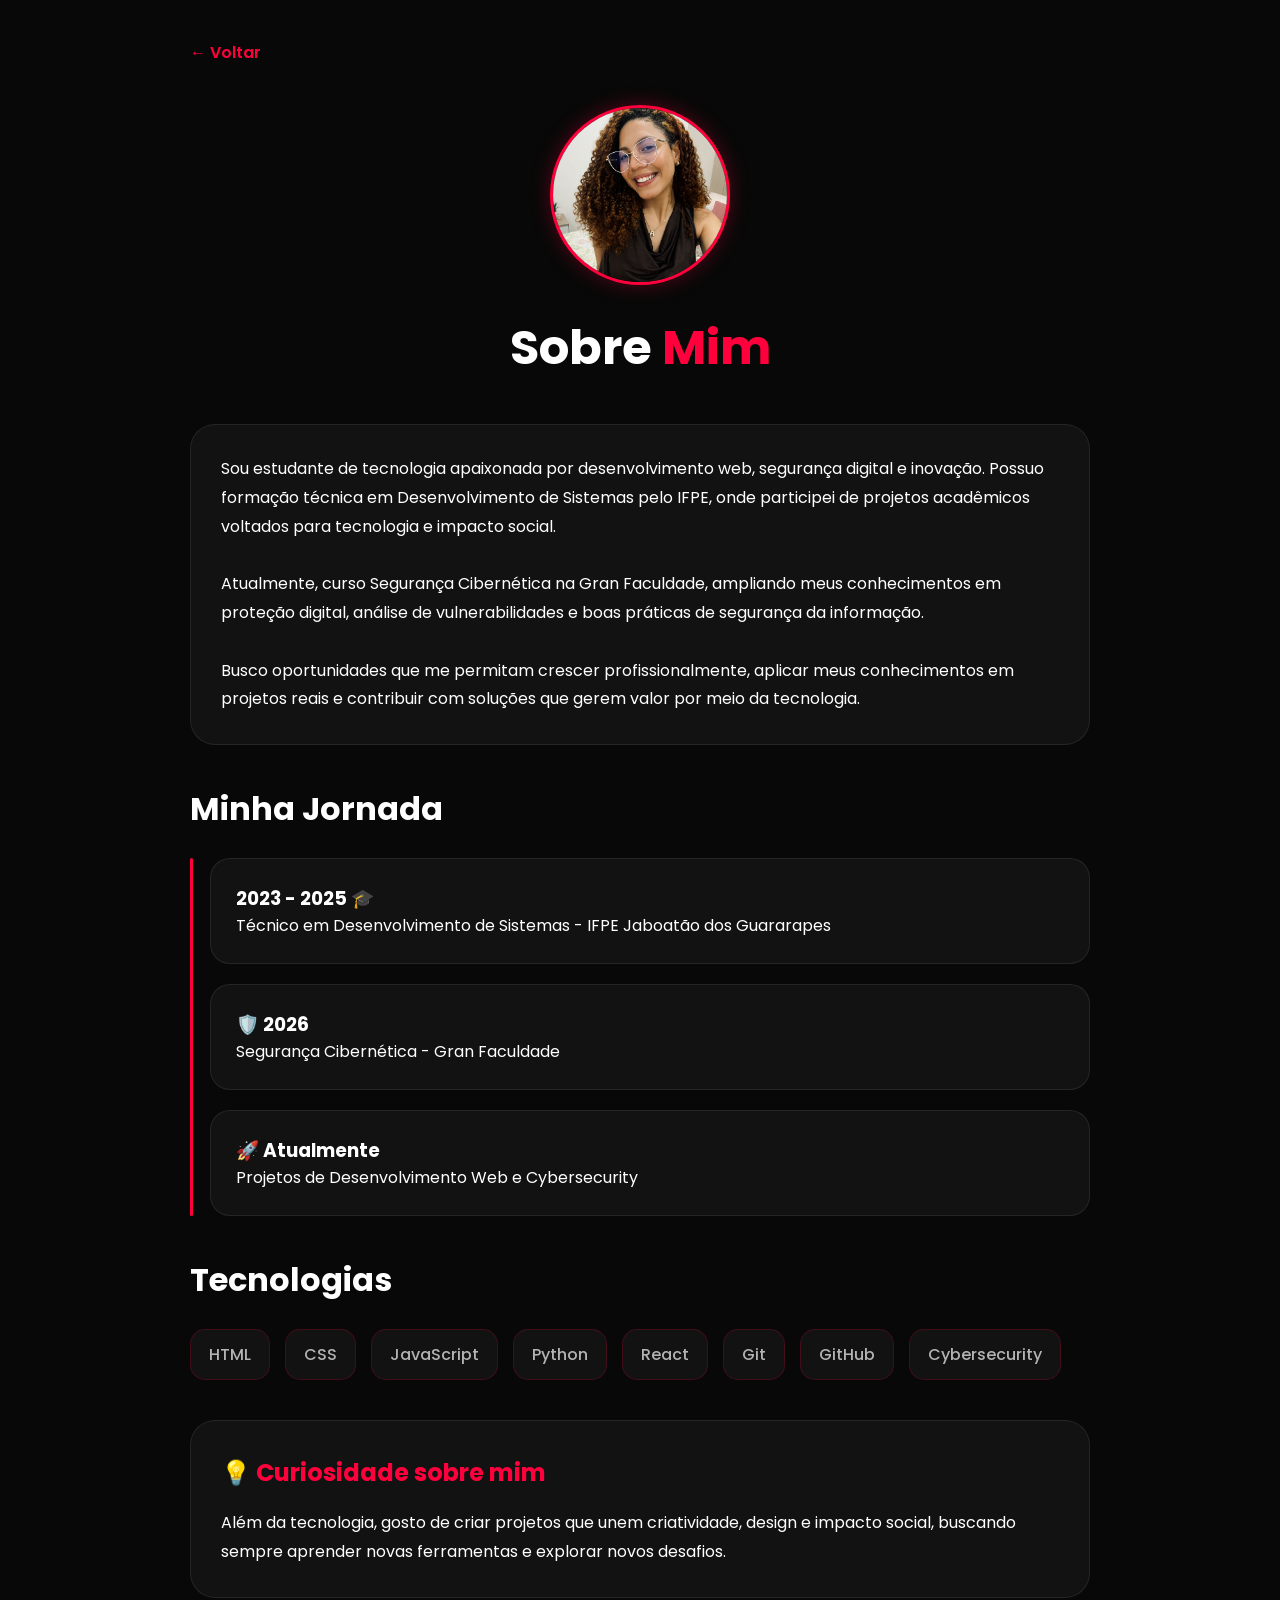
==== pages/about.html @ eeebc3c0 "Add files via upload" ====
<!DOCTYPE html>
<html lang="pt-BR">

<head>

    <meta charset="UTF-8">
    <meta name="viewport" content="width=device-width, initial-scale=1.0">

    <title>Sobre Mim | Alice Maria</title>

    <link rel="shortcut icon" href="../assets/images/favicon.png">

    <link rel="stylesheet" href="../css/variables.css">
    <link rel="stylesheet" href="../css/pages.css">

    <link rel="preconnect" href="https://fonts.googleapis.com">

    <link href="https://fonts.googleapis.com/css2?family=Poppins:wght@300;400;500;600;700&display=swap" rel="stylesheet">

</head>

<body>

    <div class="page-container">

        <a href="../index.html" class="back-btn">
            ← Voltar
        </a>

        <section class="about-header">

            <img
                src="../assets/images/alice.png"
                alt="Alice Maria"
                class="about-photo"
            >

            <h1>
                Sobre <span>Mim</span>
            </h1>

        </section>

        <section class="card">

            <p>
                Sou estudante de tecnologia apaixonada por desenvolvimento web,
                segurança digital e inovação.

                Possuo formação técnica em Desenvolvimento de Sistemas pelo IFPE,
                onde participei de projetos acadêmicos voltados para tecnologia
                e impacto social.
            </p>

            <br>

            <p>
                Atualmente, curso Segurança Cibernética na Gran Faculdade,
                ampliando meus conhecimentos em proteção digital,
                análise de vulnerabilidades e boas práticas de segurança da informação.
            </p>

            <br>

            <p>
                Busco oportunidades que me permitam crescer profissionalmente,
                aplicar meus conhecimentos em projetos reais e contribuir com
                soluções que gerem valor por meio da tecnologia.
            </p>

        </section>

        <section>

            <h2 class="section-title">
                Minha Jornada
            </h2>

            <div class="timeline">

                <div class="timeline-card">
                    <h3>2023 - 2025 🎓</h3>
                    <p>Técnico em Desenvolvimento de Sistemas - IFPE Jaboatão dos Guararapes</p>
                </div>

                <div class="timeline-card">
                    <h3>🛡️ 2026</h3>
                    <p>Segurança Cibernética - Gran Faculdade</p>
                </div>

                <div class="timeline-card">
                    <h3>🚀 Atualmente</h3>
                    <p>Projetos de Desenvolvimento Web e Cybersecurity</p>
                </div>

            </div>

        </section>

        <section>

            <h2 class="section-title">
                Tecnologias
            </h2>

            <div class="tech-grid">

                <span>HTML</span>
                <span>CSS</span>
                <span>JavaScript</span>
                <span>Python</span>
                <span>React</span>
                <span>Git</span>
                <span>GitHub</span>
                <span>Cybersecurity</span>

            </div>

        </section>

        <section class="card curiosity">

            <h2>
                💡 Curiosidade sobre mim
            </h2>

            <p>
                Além da tecnologia, gosto de criar projetos que unem criatividade,
                design e impacto social, buscando sempre aprender novas ferramentas
                e explorar novos desafios.
            </p>

        </section>


    </div>

</body>

</html>
---- css/variables.css ----
:root{

--bg:#080808;

--card:#121212;

--card-hover:#1a1a1a;

--red:#ff003c;

--red-light:#ff4d6d;

--text:#ffffff;

--gray:#b3b3b3;

}
---- css/pages.css ----
*{
margin:0;
padding:0;
box-sizing:border-box;
}

body{

background:var(--bg);

font-family:'Poppins',sans-serif;

color:var(--text);

padding:40px 20px;

}

.page-container{

max-width:900px;

margin:auto;

}

.back-btn{

display:inline-block;

margin-bottom:40px;

text-decoration:none;

color:var(--red);

font-weight:600;

}

.about-header{

text-align:center;

margin-bottom:40px;

}

.about-photo{

width:180px;
height:180px;

object-fit:cover;

border-radius:50%;

border:3px solid var(--red);

box-shadow:
0 0 20px rgba(255,0,60,.3);

margin-bottom:20px;

}

.about-header h1{

font-size:3rem;

}

.about-header span{

color:var(--red);

}

.card{

background:var(--card);

padding:30px;

border-radius:25px;

border:1px solid rgba(255,255,255,.08);

line-height:1.8;

margin-bottom:40px;

}

.section-title{

font-size:2rem;

margin-bottom:25px;

}

.timeline{

display:flex;

flex-direction:column;

gap:20px;

margin-bottom:40px;

position: relative;

padding-left: 20px;

}

.timeline::before{

content:"";

position:absolute;

left:0;

top:0;

width:3px;

height:100%;

background:var(--red);

border-radius:10px;

}

.timeline-card{

background:var(--card);

padding:25px;

border-radius:20px;

border:1px solid rgba(255,255,255,.08);

transition: all .3s ease;

}

.timeline-card:hover{

transform:translateY(-5px);

border-color:var(--red);

box-shadow:
0 0 20px rgba(255,0,60,.15);

}


.tech-grid{

display:flex;

flex-wrap:wrap;

gap:15px;

margin-bottom:40px;

}

.tech-grid span{

background:var(--card);

padding:12px 18px;

border-radius:15px;

border:1px solid rgba(255,0,60,.2);

color:var(--gray);

font-weight:500;

cursor:pointer;

transition:all .3s ease;

}

.curiosity h2{

margin-bottom:15px;

color:var(--red);

}

.tech-grid span:hover{

background:var(--red);

color:white;

transform:translateY(-5px) scale(1.08);

box-shadow:
0 0 15px rgba(255,0,60,.4),
0 0 30px rgba(255,0,60,.2);

}

.tech-grid span:active{

background:var(--red);

color:white;

transform:scale(.95);

}

.about-photo{

transition:all .4s ease;

}

.about-photo:hover{

transform:scale(1.05);

box-shadow:
0 0 25px rgba(255,0,60,.5),
0 0 50px rgba(255,0,60,.2);

}

/* ===================== */
/* PROJETOS */
/* ===================== */

.title{

text-align:center;

font-size:3rem;

margin-bottom:10px;

}

.subtitle{

text-align:center;

color:var(--gray);

margin-bottom:50px;

}

.projects-grid{

display:grid;

grid-template-columns:
repeat(auto-fit,minmax(350px,1fr));

gap:30px;

}

.project-card{

background:var(--card);

border-radius:25px;

overflow:hidden;

border:1px solid rgba(255,255,255,.08);

transition:.3s;

}

.project-card:hover{

transform:translateY(-8px);

border-color:var(--red);

box-shadow:
0 0 25px rgba(255,0,60,.2);

}

.project-card img{

width:100%;

height:220px;

object-fit:cover;

transition:.4s;

}

.project-card:hover img{

transform:scale(1.05);

}

.project-content{

padding:25px;

}

.project-content h3{

font-size:1.5rem;

margin-bottom:10px;

}

.project-content p{

color:var(--gray);

line-height:1.7;

margin-bottom:20px;

}

.techs{

display:flex;

flex-wrap:wrap;

gap:10px;

margin-bottom:20px;

}

.techs span{

background:rgba(255,0,60,.1);

color:var(--red);

padding:8px 14px;

border-radius:12px;

font-size:.9rem;

}

.btn{

display:inline-block;

padding:12px 18px;

background:var(--red);

color:white;

text-decoration:none;

border-radius:12px;

font-weight:600;

transition:.3s;

}

.btn:hover{

transform:translateY(-3px);

box-shadow:
0 0 20px rgba(255,0,60,.4);

}

/* CARROSSEL */

.carousel{

position:relative;

height:220px;

overflow:hidden;

}

.carousel-img{

position:absolute;

width:100%;
height:100%;

object-fit:cover;

opacity:0;

transition:opacity .8s ease;

}

.carousel-img.active{

opacity:1;

}

.project-buttons{

display:flex;

gap:12px;

margin-top:20px;

}

.secondary-btn{

background:transparent;

border:1px solid var(--red);

color:var(--red);

}

.secondary-btn:hover{

background:var(--red);

color:white;

}

.title i{

color:var(--red);

margin-right:12px;

text-shadow:
0 0 10px rgba(255,0,60,.5),
0 0 20px rgba(255,0,60,.3);

}

.title i{

color:var(--red);

margin-right:12px;

animation: glow 2s infinite alternate;

}

@keyframes glow{

from{

text-shadow:
0 0 5px rgba(255,0,60,.3);

}

to{

text-shadow:
0 0 15px rgba(255,0,60,.8),
0 0 30px rgba(255,0,60,.4);

}

}

/* ===================== */
/* SKILLS */
/* ===================== */

.skills-section{

margin-top:40px;

margin-bottom:50px;

}

.skill{

margin-bottom:25px;

}

.skill-info{

display:flex;

justify-content:space-between;

margin-bottom:10px;

font-weight:600;

}

.progress-bar{

height:12px;

background:rgba(255,255,255,.08);

border-radius:20px;

overflow:hidden;

}

.progress{

height:100%;

background:linear-gradient(
90deg,
#ff003c,
#ff4d6d
);

border-radius:20px;

}

.interest-grid{

display:grid;

grid-template-columns:
repeat(auto-fit,minmax(250px,1fr));

gap:20px;

margin-top:30px;

}

.interest-card{

background:var(--card);

padding:25px;

border-radius:20px;

border:1px solid rgba(255,255,255,.08);

text-align:center;

transition:.3s;

}

.interest-card:hover{

transform:translateY(-5px);

border-color:var(--red);

box-shadow:
0 0 20px rgba(255,0,60,.15);

}

.interest-card{

background:var(--card);

padding:30px;

border-radius:20px;

border:1px solid rgba(255,255,255,.08);

display:flex;

flex-direction:column;

align-items:center;

gap:15px;

text-align:center;

transition:.3s;

}

.interest-card i{

font-size:2rem;

color:var(--red);

transition:.3s;

}

.interest-card span{

font-weight:500;

}

.interest-card:hover{

transform:translateY(-5px);

border-color:var(--red);

box-shadow:
0 0 20px rgba(255,0,60,.15);

}

.interest-card:hover i{

transform:scale(1.2);

text-shadow:
0 0 15px rgba(255,0,60,.6);

}

.alice-scanner{

margin-top:80px;

text-align:center;

}

.scanner-text{

margin-bottom:20px;

color:var(--gray);

font-size:1.1rem;

}

#scanButton{

width:90px;
height:90px;

border:none;

border-radius:50%;

background:var(--red);

cursor:pointer;

font-size:2rem;

color:white;

transition:.4s;

animation:pulse 2s infinite;

}

#scanButton i{

transition:.4s;

}

#scanButton:hover{

transform:scale(1.1);

box-shadow:
0 0 20px rgba(255,0,60,.6),
0 0 50px rgba(255,0,60,.3);

}

@keyframes pulse{

0%{

transform:scale(1);

}

50%{

transform:scale(1.08);

}

100%{

transform:scale(1);

}

}

.scanner-hidden{

display:none;

}

.scanner-active{

display:block;

margin-top:40px;

padding:35px;

background:var(--card);

border-radius:25px;

border:1px solid rgba(255,0,60,.2);

animation:scannerAppear .8s ease;

}

@keyframes scannerAppear{

from{

opacity:0;

transform:translateY(30px);

}

to{

opacity:1;

transform:translateY(0);

}

}

.robot-icon{

font-size:4rem;

color:var(--red);

margin-bottom:20px;

}

.analysis{

margin-top:25px;

display:flex;

flex-direction:column;

gap:15px;

font-size:1.2rem;

}

.analysis span{

color:var(--red);

font-weight:700;

}

.robot-message{

margin-top:30px;

padding:20px;

border-radius:15px;

background:rgba(255,0,60,.08);

display:flex;

align-items:center;

justify-content:center;

gap:12px;

}

.robot-message i{

color:var(--red);

font-size:1.5rem;

}

.scanner-arrow{

font-size:1.8rem;

color:var(--red);

margin-bottom:20px;

animation:bounce 1.5s infinite;

}

@keyframes bounce{

0%,100%{

transform:translateY(0);

}

50%{

transform:translateY(10px);

}

}

/* CERTIFICADOS */

.certificates-grid{

display:grid;

grid-template-columns:
repeat(auto-fit,minmax(280px,1fr));

gap:25px;

margin-top:40px;

}

.certificate-card{

background:var(--card);

padding:20px;

border-radius:25px;

border:1px solid rgba(255,255,255,.08);

transition:.3s;

text-align:center;

}

.certificate-card:hover{

transform:translateY(-8px);

border-color:var(--red);

box-shadow:
0 0 20px rgba(255,0,60,.15);

}

.certificate-image{

width:100%;

height:180px;

object-fit:cover;

border-radius:15px;

margin-bottom:15px;

}

.view-btn{

margin-top:15px;

padding:12px 20px;

border:none;

border-radius:12px;

background:var(--red);

color:white;

cursor:pointer;

font-weight:600;

transition:.3s;

}

.view-btn:hover{

transform:scale(1.05);

}

.modal{

display:none;

position:fixed;

top:0;
left:0;

width:100%;
height:100%;

background:rgba(0,0,0,.9);

z-index:9999;

justify-content:center;

align-items:center;

}

.modal img{

max-width:90%;

max-height:90%;

border-radius:15px;

}

.close-modal{

position:absolute;

top:30px;

right:40px;

font-size:3rem;

color:white;

cursor:pointer;

}

.certificate-buttons{

display:flex;

gap:10px;

justify-content:center;

margin-top:15px;

}

.more-btn{

margin-top:15px;

padding:12px 20px;

border:none;

border-radius:12px;

background:transparent;

border:1px solid var(--red);

color:var(--red);

cursor:pointer;

font-weight:600;

transition:.3s;

}

.more-btn:hover{

background:var(--red);

color:white;

}

.certificate-info{

max-height:0;

overflow:hidden;

transition:.4s ease;

margin-top:0;

text-align:left;

color:var(--gray);

line-height:1.7;

}

.certificate-info.active{

max-height:300px;

margin-top:20px;

}

.contact-page {
    max-width: 800px;
    margin: auto;
    padding: 30px;

    border: 1px solid rgba(255, 60, 100, 0.15);
    border-radius: 35px;

    background: #050505;

    position: relative;
    overflow: hidden;
}

.contact-page::before {
    content: "";
    position: absolute;
    inset: 0;

    background:
        radial-gradient(
            circle at top,
            rgba(255, 0, 76, 0.05),
            transparent 60%
        );

    pointer-events: none;
}

.contact-header {
    text-align: center;
    margin-top: 20px;
}

.contact-header h1 {
    font-size: 3rem;
    font-weight: 700;
    margin-bottom: 10px;
}

.contact-header span {
    color: #ff3d67;
}

.contact-header p {
    color: #bdbdbd;
    font-size: 1rem;
    line-height: 1.7;

    max-width: 600px;
    margin: auto;
}

.contact-section {
    margin-top: 50px;
    text-align: center;
}

.title-line {
    width: 60px;
    height: 3px;

    margin: 15px auto 30px;

    border-radius: 10px;
    background: #ff3d67;
}

.contact-list {
    display: flex;
    flex-direction: column;
    gap: 15px;
}

.contact-card {
    display: flex;
    align-items: center;

    padding: 18px 22px;

    border-radius: 20px;

    border: 1px solid rgba(255, 61, 103, .25);

    background: rgba(255, 255, 255, .02);

    text-decoration: none;

    transition: .3s ease;
}

.contact-card:hover {
    transform: translateY(-4px);

    border-color: #ff3d67;

    box-shadow:
        0 0 20px rgba(255, 61, 103, .12);
}

.contact-icon {
    width: 60px;
    height: 60px;

    display: flex;
    align-items: center;
    justify-content: center;

    border-radius: 15px;

    border: 1px solid rgba(255, 61, 103, .3);

    flex-shrink: 0;
}

.contact-icon i {
    font-size: 1.6rem;
    color: #ff3d67;
}

.contact-info {
    flex: 1;

    text-align: left;
    margin-left: 18px;
}

.contact-info h3 {
    font-size: 1.2rem;
    color: white;

    margin-bottom: 3px;
}

.contact-info p {
    color: #bdbdbd;
    font-size: .9rem;
}

.arrow {
    font-size: 1.5rem;
    color: #ff3d67;
}

.quote-box {
    margin-top: 40px;

    border: 1px solid rgba(255, 61, 103, .25);

    border-radius: 20px;

    padding: 20px;

    display: flex;
    justify-content: space-between;
    align-items: center;

    color: #d7d7d7;

    font-size: 1rem;
}

.quote-left,
.quote-right {
    font-size: 2rem;
    color: #ff3d67;
}

.contact-footer {
    margin-top: 40px;
    padding-top: 20px;

    text-align: center;

    border-top: 1px solid rgba(255,255,255,.05);

    color: #9d9d9d;

    font-size: .9rem;
}
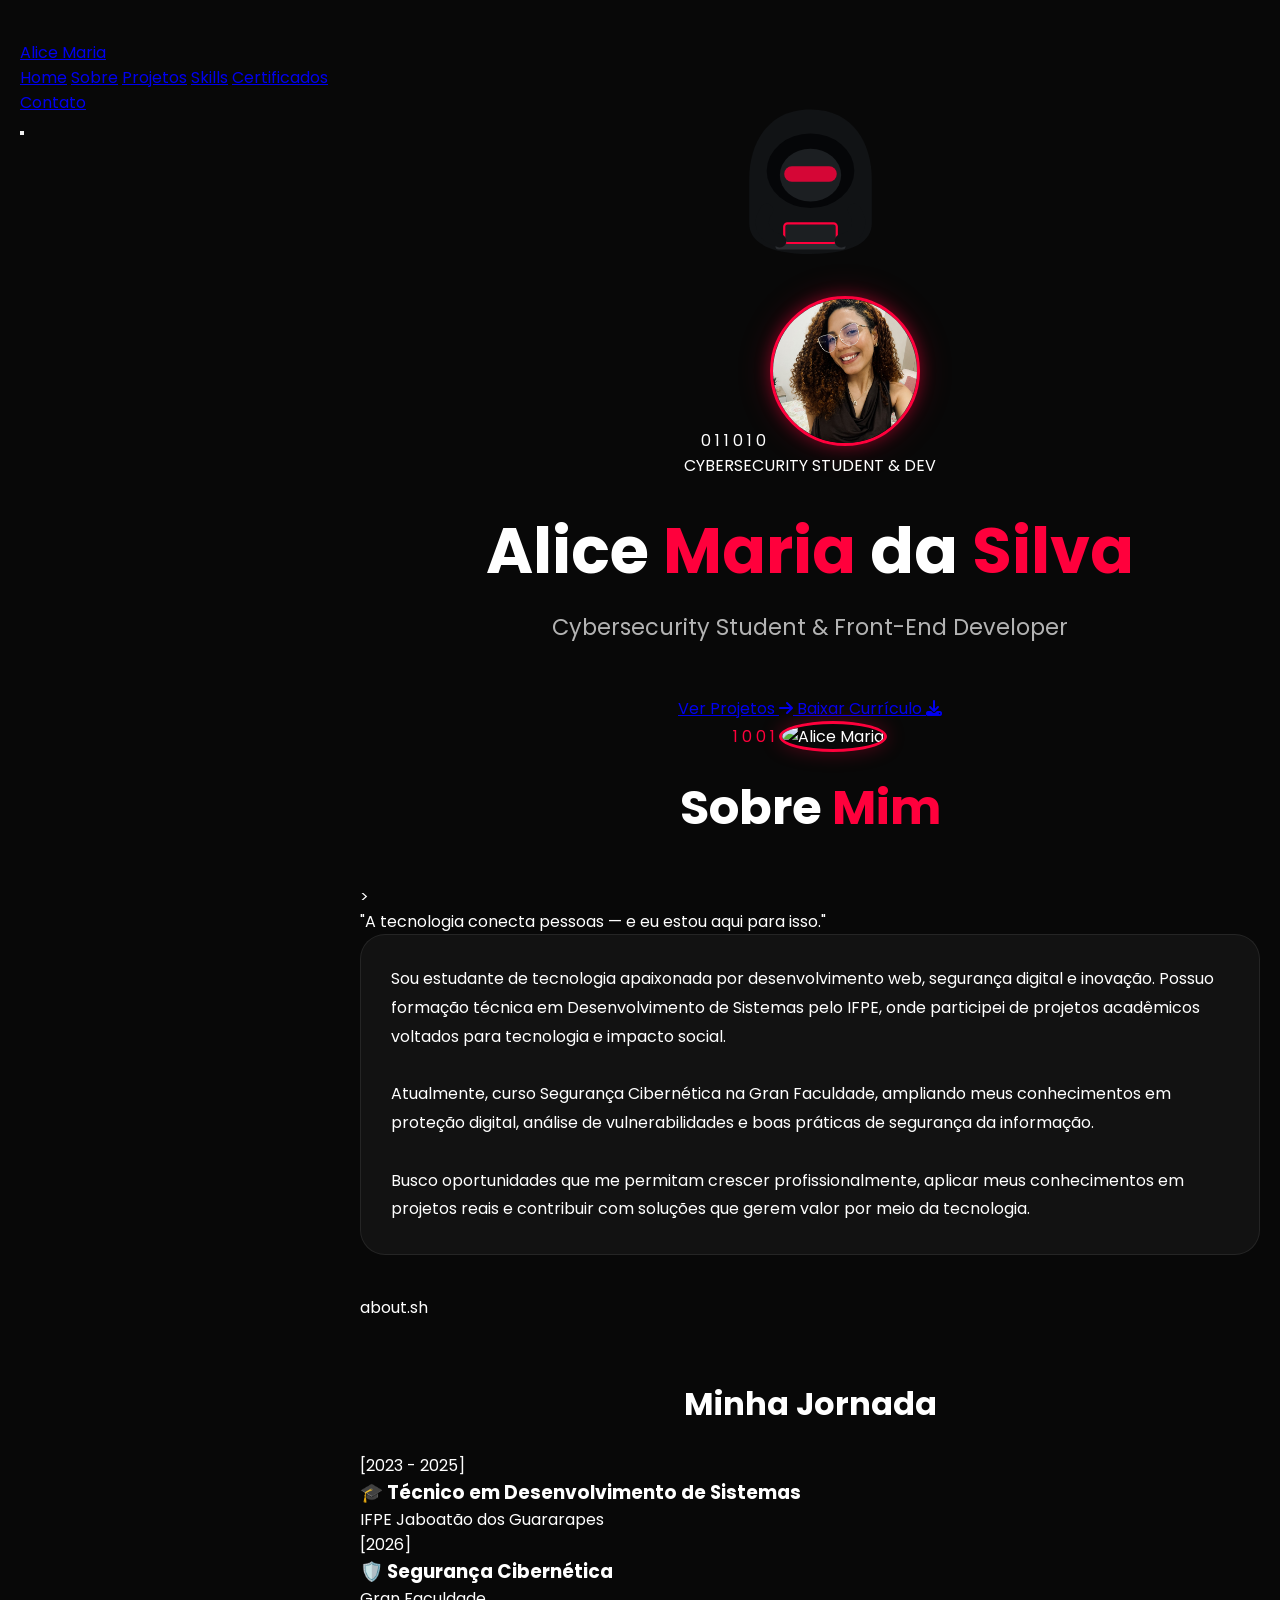
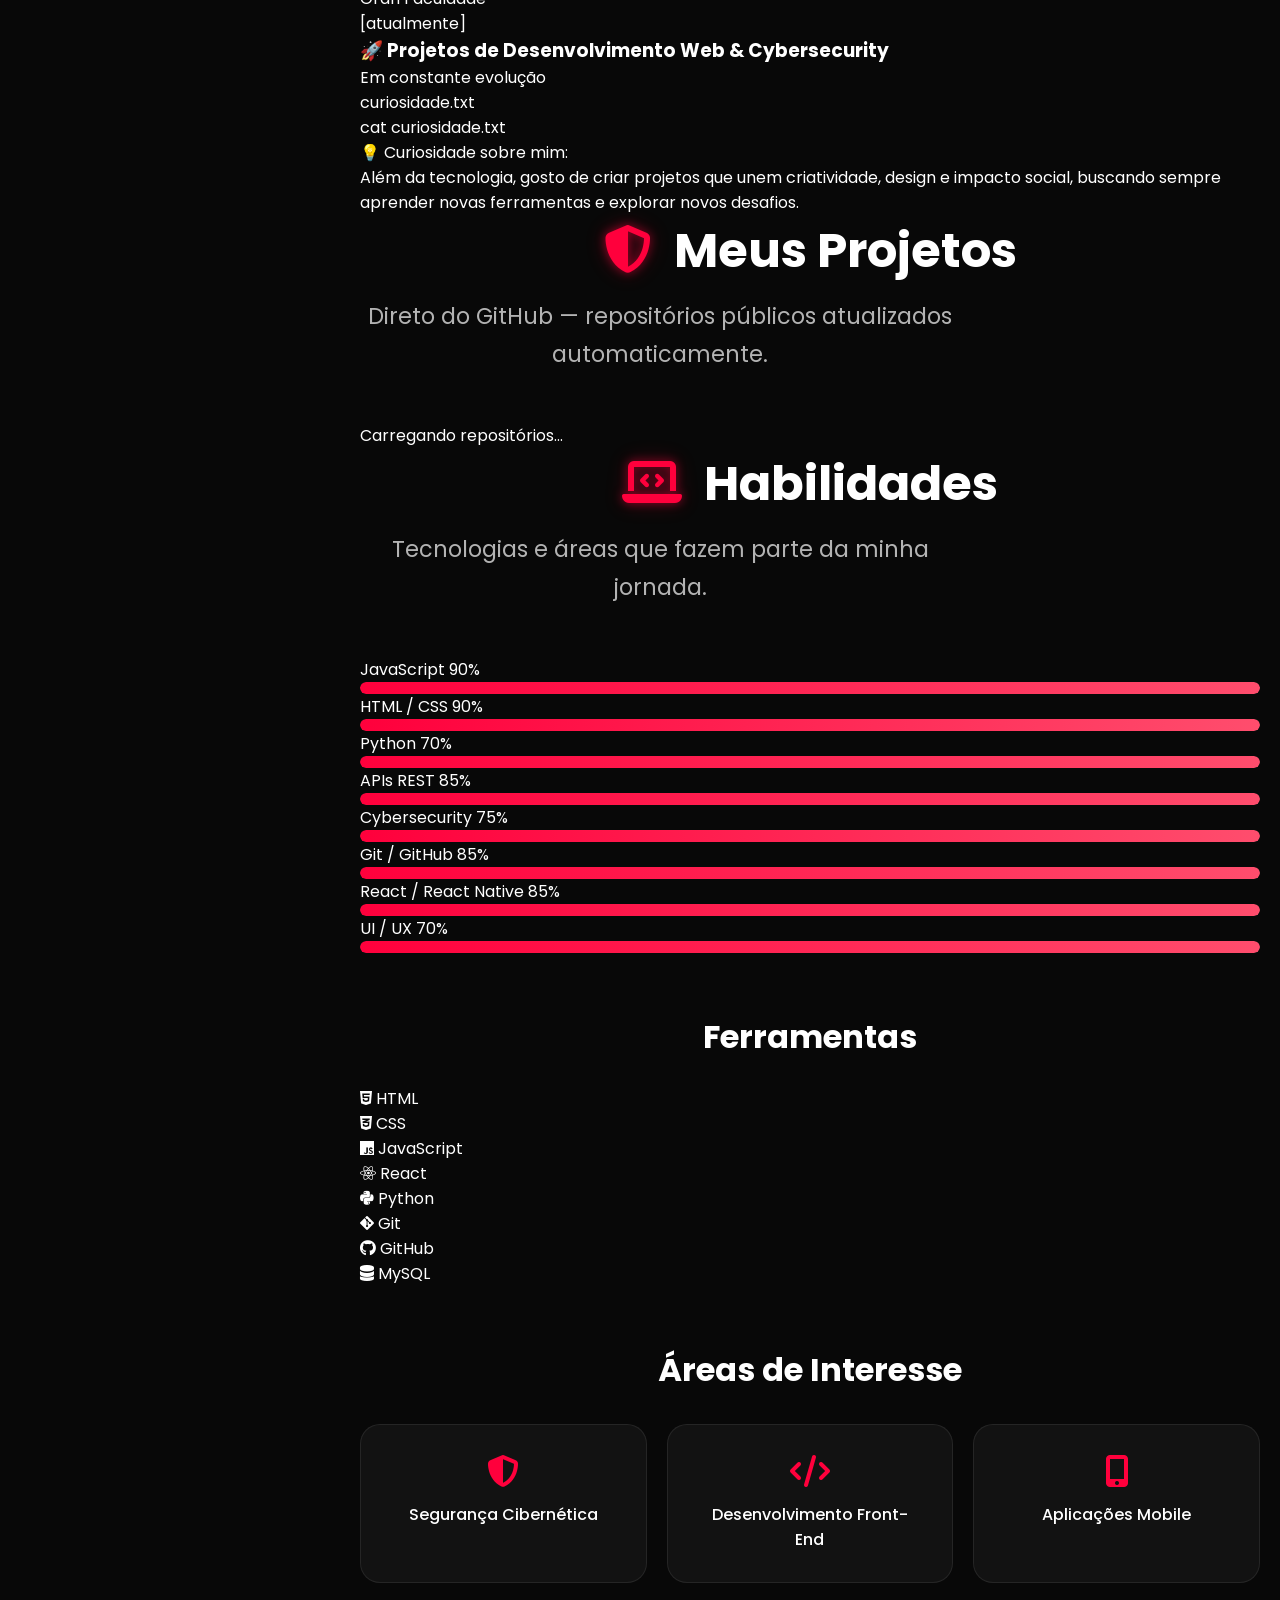
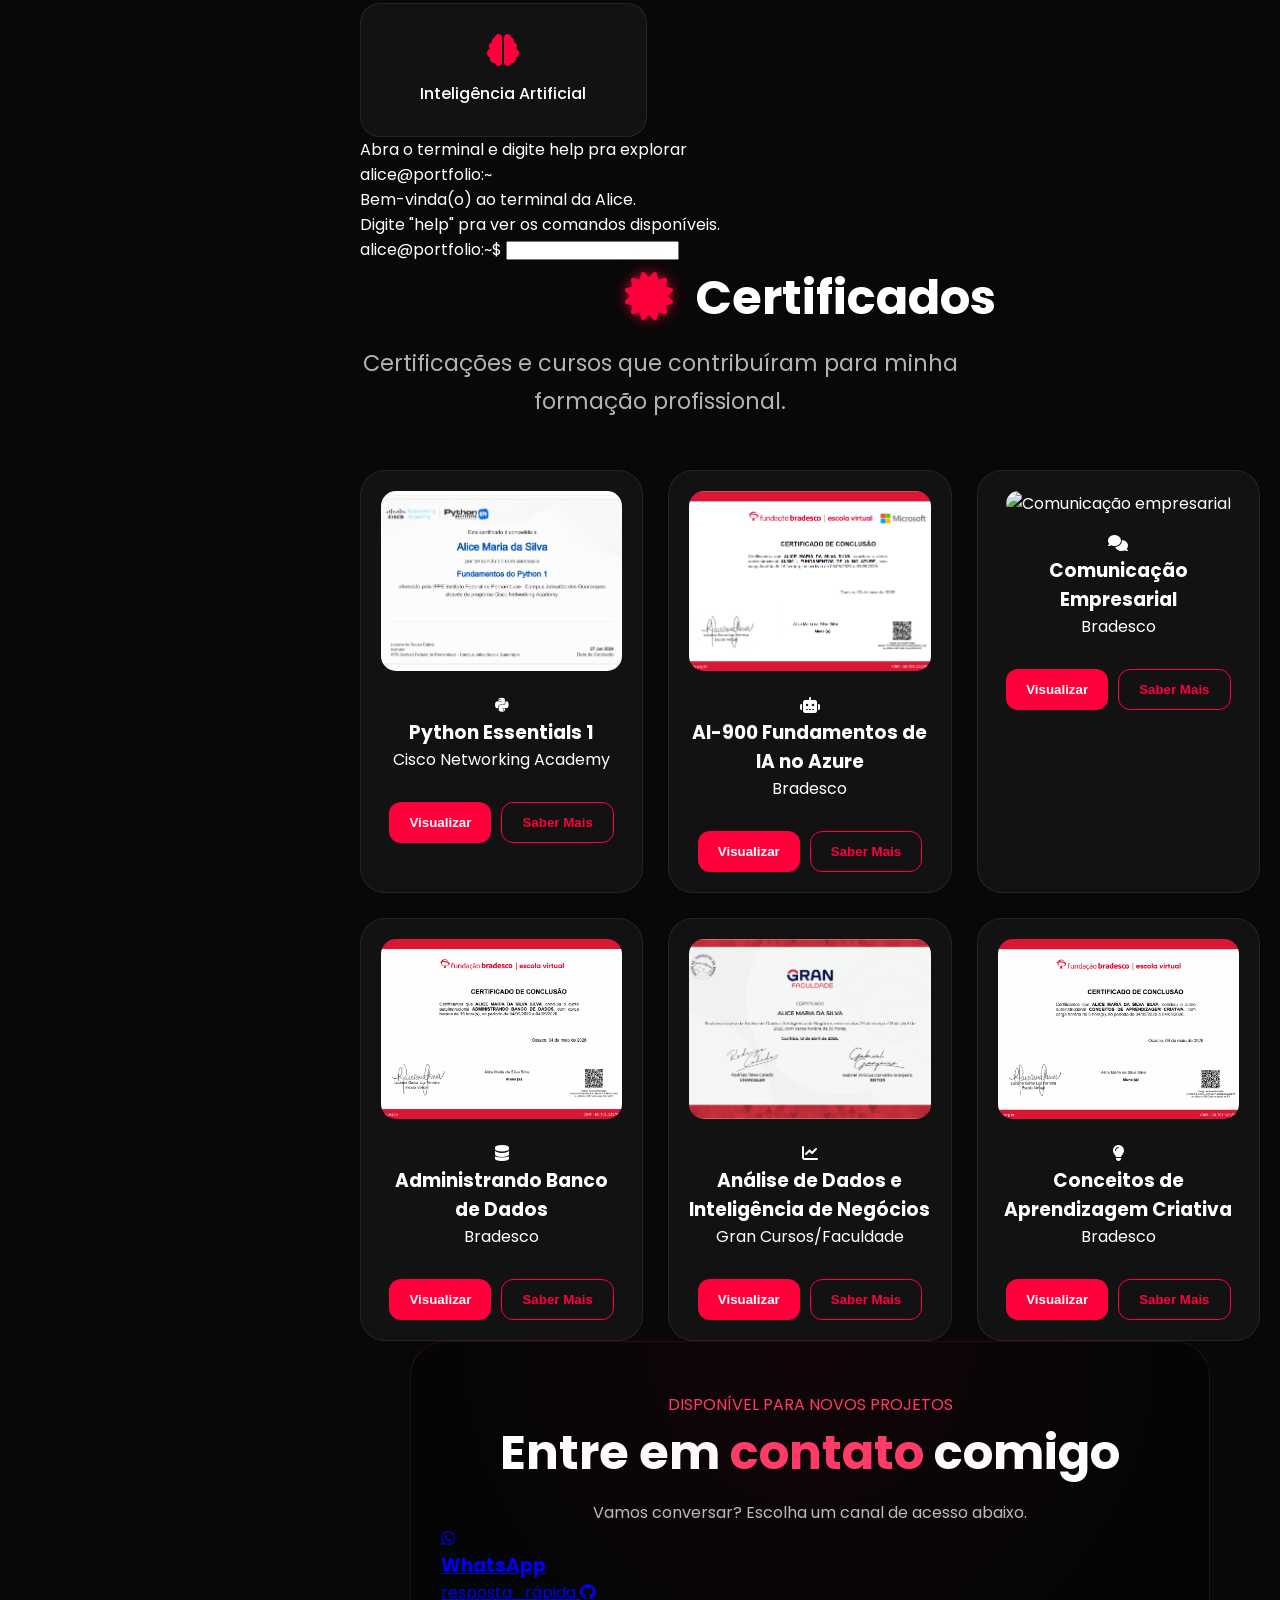
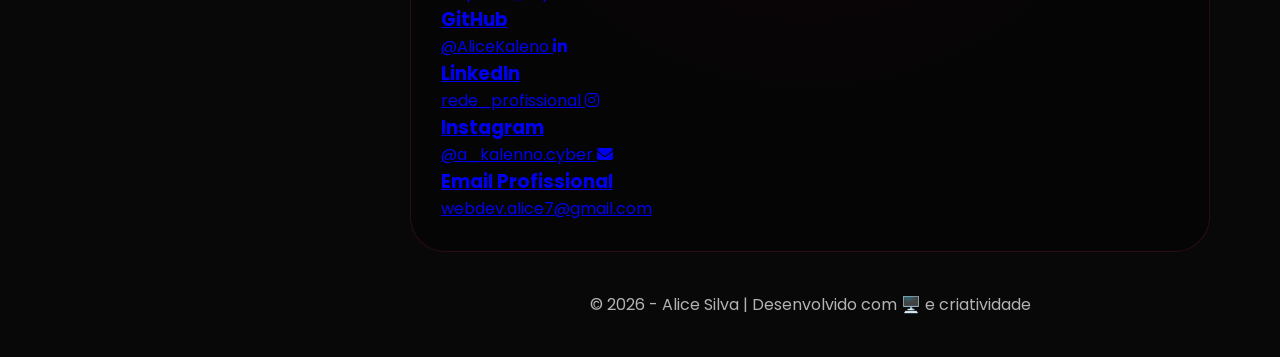
==== commit 0f51528a: "Replace about.html content with redirect to index.html" ====
--- a/pages/about.html
+++ b/pages/about.html
@@ -1,140 +1,13 @@
 <!DOCTYPE html>
 <html lang="pt-BR">
-
 <head>
-
-    <meta charset="UTF-8">
-    <meta name="viewport" content="width=device-width, initial-scale=1.0">
-
-    <title>Sobre Mim | Alice Maria</title>
-
-    <link rel="shortcut icon" href="../assets/images/favicon.png">
-
-    <link rel="stylesheet" href="../css/variables.css">
-    <link rel="stylesheet" href="../css/pages.css">
-
-    <link rel="preconnect" href="https://fonts.googleapis.com">
-
-    <link href="https://fonts.googleapis.com/css2?family=Poppins:wght@300;400;500;600;700&display=swap" rel="stylesheet">
-
+<meta charset="UTF-8">
+<meta http-equiv="refresh" content="0; url=../index.html#sobre">
+<link rel="canonical" href="../index.html#sobre">
+<title>Redirecionando...</title>
 </head>
-
 <body>
-
-    <div class="page-container">
-
-        <a href="../index.html" class="back-btn">
-            ← Voltar
-        </a>
-
-        <section class="about-header">
-
-            <img
-                src="../assets/images/alice.png"
-                alt="Alice Maria"
-                class="about-photo"
-            >
-
-            <h1>
-                Sobre <span>Mim</span>
-            </h1>
-
-        </section>
-
-        <section class="card">
-
-            <p>
-                Sou estudante de tecnologia apaixonada por desenvolvimento web,
-                segurança digital e inovação.
-
-                Possuo formação técnica em Desenvolvimento de Sistemas pelo IFPE,
-                onde participei de projetos acadêmicos voltados para tecnologia
-                e impacto social.
-            </p>
-
-            <br>
-
-            <p>
-                Atualmente, curso Segurança Cibernética na Gran Faculdade,
-                ampliando meus conhecimentos em proteção digital,
-                análise de vulnerabilidades e boas práticas de segurança da informação.
-            </p>
-
-            <br>
-
-            <p>
-                Busco oportunidades que me permitam crescer profissionalmente,
-                aplicar meus conhecimentos em projetos reais e contribuir com
-                soluções que gerem valor por meio da tecnologia.
-            </p>
-
-        </section>
-
-        <section>
-
-            <h2 class="section-title">
-                Minha Jornada
-            </h2>
-
-            <div class="timeline">
-
-                <div class="timeline-card">
-                    <h3>2023 - 2025 🎓</h3>
-                    <p>Técnico em Desenvolvimento de Sistemas - IFPE Jaboatão dos Guararapes</p>
-                </div>
-
-                <div class="timeline-card">
-                    <h3>🛡️ 2026</h3>
-                    <p>Segurança Cibernética - Gran Faculdade</p>
-                </div>
-
-                <div class="timeline-card">
-                    <h3>🚀 Atualmente</h3>
-                    <p>Projetos de Desenvolvimento Web e Cybersecurity</p>
-                </div>
-
-            </div>
-
-        </section>
-
-        <section>
-
-            <h2 class="section-title">
-                Tecnologias
-            </h2>
-
-            <div class="tech-grid">
-
-                <span>HTML</span>
-                <span>CSS</span>
-                <span>JavaScript</span>
-                <span>Python</span>
-                <span>React</span>
-                <span>Git</span>
-                <span>GitHub</span>
-                <span>Cybersecurity</span>
-
-            </div>
-
-        </section>
-
-        <section class="card curiosity">
-
-            <h2>
-                💡 Curiosidade sobre mim
-            </h2>
-
-            <p>
-                Além da tecnologia, gosto de criar projetos que unem criatividade,
-                design e impacto social, buscando sempre aprender novas ferramentas
-                e explorar novos desafios.
-            </p>
-
-        </section>
-
-
-    </div>
-
+<p>Redirecionando para <a href="../index.html#sobre">../index.html#sobre</a>...</p>
+<script>window.location.replace("../index.html#sobre");</script>
 </body>
-
-</html>+</html>
